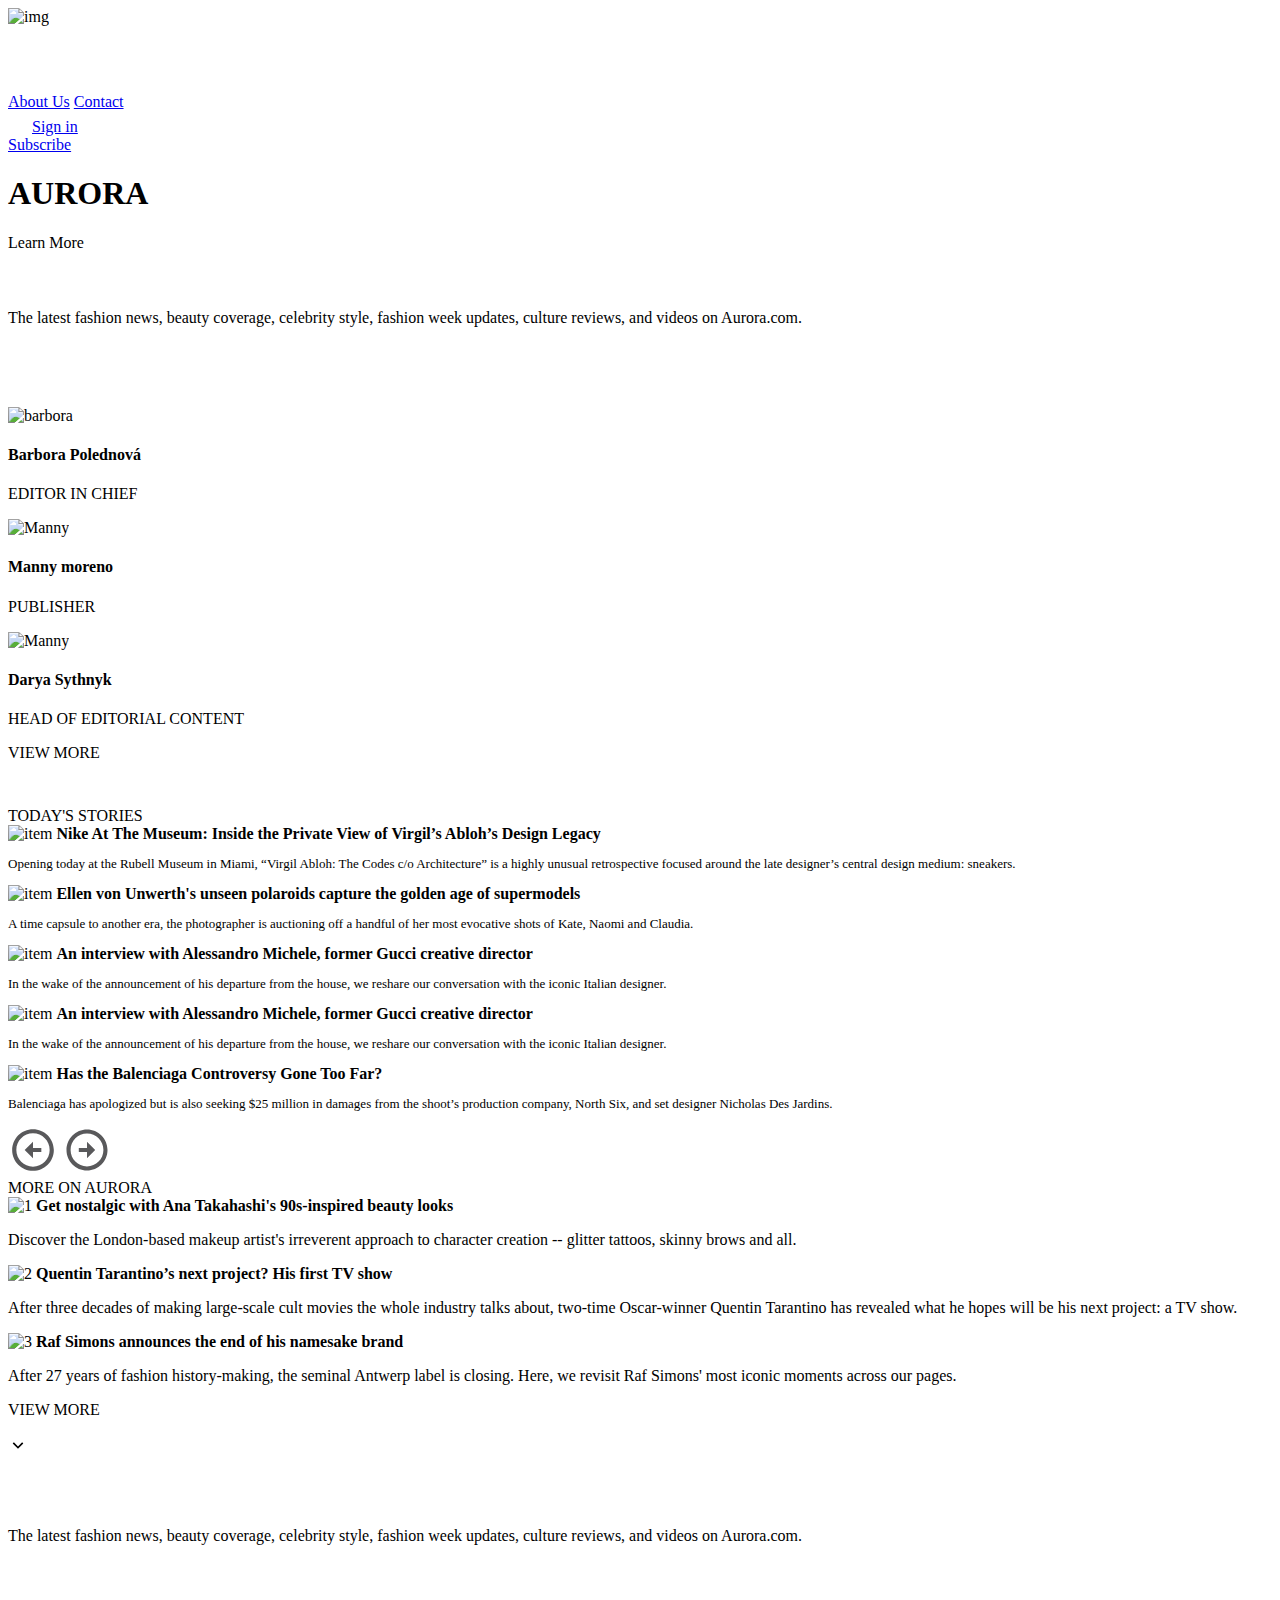
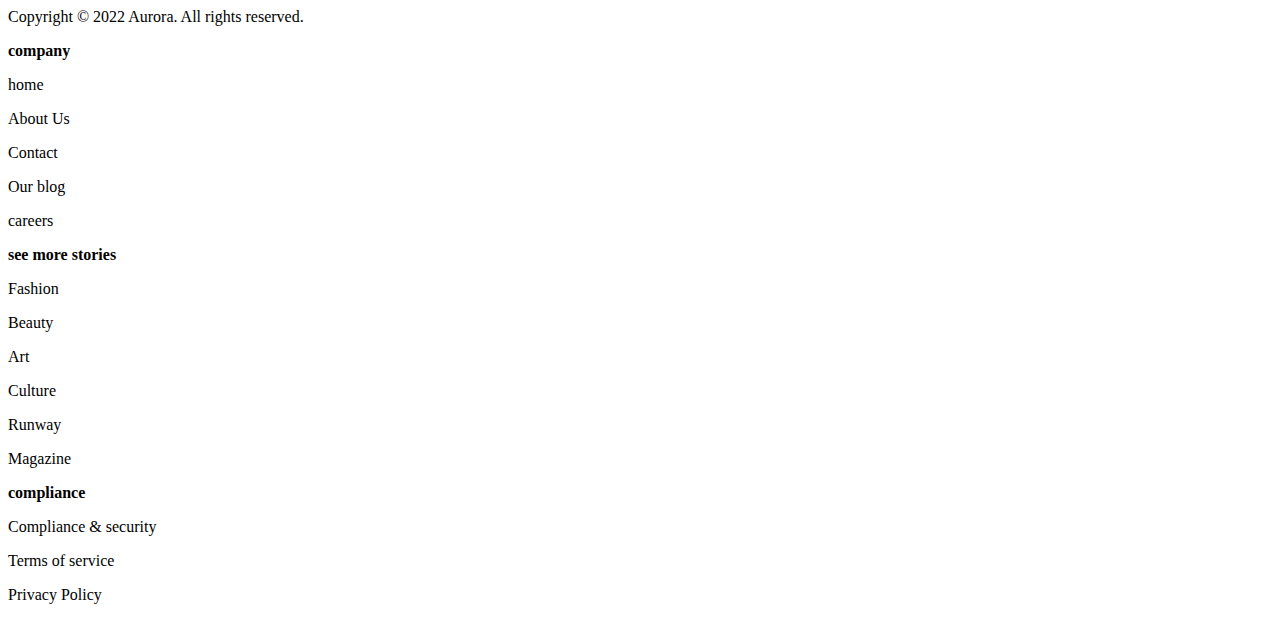
==== index.html @ c3d06837 "creating first index.html file" ====
<!DOCTYPE html>
<html lang="en">
<head>
    <meta charset="UTF-8">
    <meta name="viewport" content="width=device-width, initial-scale=1.0">
    <link rel="stylesheet" href="styles.css">

    <title>Document</title>
</head>
<body>
    <div class="vh-container1">
        <img src="images/1 img.png" alt="img">
        <div class="navbar-main">
            <div class="nav nav1"><h2 style="color: white;">AURORA</h2></div>
            <div class="nav nav2">
                <a href="index2.html">About Us</a>
                <a href="index3.html">Contact</a>
            </div>
            <div class="nav nav3">
                <div class="nav3-1">
                    <svg xmlns="http://www.w3.org/2000/svg" width="20" height="21" viewBox="0 0 20 21" fill="none">
                        <g clip-path="url(#clip0_1_53)">
                          <path d="M15.0258 14.3475L18.595 17.9158L17.4158 19.095L13.8475 15.5258C12.5197 16.5901 10.8683 17.169 9.16663 17.1666C5.02663 17.1666 1.66663 13.8066 1.66663 9.66663C1.66663 5.52663 5.02663 2.16663 9.16663 2.16663C13.3066 2.16663 16.6666 5.52663 16.6666 9.66663C16.669 11.3683 16.0901 13.0197 15.0258 14.3475ZM13.3541 13.7291C14.4117 12.6415 15.0023 11.1837 15 9.66663C15 6.44329 12.3891 3.83329 9.16663 3.83329C5.94329 3.83329 3.33329 6.44329 3.33329 9.66663C3.33329 12.8891 5.94329 15.5 9.16663 15.5C10.6837 15.5023 12.1415 14.9117 13.2291 13.8541L13.3541 13.7291Z" fill="white"/>
                        </g>
                        <defs>
                          <clipPath id="clip0_1_53">
                            <rect width="20" height="20" fill="white" transform="translate(0 0.5)"/>
                          </clipPath>
                        </defs>
                      </svg>
                      <a href="#">Sign in</a>
                </div>
                <a href="#">Subscribe</a>

            </div>
        </div>
        <div class="title-main">
            <h1>AURORA</h1>
        </div>
        <div class="child-div-main">
            <div class="vh-container1-button more-div">
                <p>Learn More</p>
                <svg xmlns="http://www.w3.org/2000/svg" width="20" height="21" viewBox="0 0 20 21" fill="none">
                    <g clip-path="url(#clip0_1_84)">
                      <path d="M13.4767 9.66664L9.00671 5.19664L10.185 4.01831L16.6667 10.5L10.185 16.9816L9.00671 15.8033L13.4767 11.3333H3.33337V9.66664H13.4767Z" fill="white"/>
                    </g>
                    <defs>
                      <clipPath id="clip0_1_84">
                        <rect width="20" height="20" fill="white" transform="translate(0 0.5)"/>
                      </clipPath>
                    </defs>
                  </svg>
            </div>
            <p>The latest fashion news, beauty coverage, celebrity style, fashion week updates, culture reviews, and videos on Aurora.com.</p>
        </div>
    </div>

 <div class="vh-container2">
    <div class="vh-container2-title"><h1 style="color: white;">OUR TEAM</h1></div>
    <div class="team-member-container">
        <div class="member">
            <img class="team-member" src="images/member1.png" alt="barbora">
            <h4>Barbora Polednová</h4>
            <p>EDITOR IN CHIEF</p>
        </div>
        <div class="member">
            <img class="team-member" src="images/member2.png" alt="Manny">
            <h4>Manny moreno</h4>
            <p>PUBLISHER</p>
        </div>
        <div class="member">
            <img class="team-member" src="images/member3.png" alt="Manny">
            <h4>Darya Sythnyk</h4>
            <p>HEAD OF EDITORIAL CONTENT</p>
        </div>
    </div>
    <div class="vh-container2-button more-div">
        <p>VIEW MORE</p>
        <svg xmlns="http://www.w3.org/2000/svg" width="24" height="25" viewBox="0 0 24 25" fill="none">
            <g clip-path="url(#clip0_1_79)">
              <path d="M12 13.672L16.95 8.722L18.364 10.136L12 16.5L5.63599 10.136L7.04999 8.722L12 13.672Z" fill="white"/>
            </g>
            <defs>
              <clipPath id="clip0_1_79">
                <rect width="24" height="24" fill="white" transform="translate(0 0.5)"/>
              </clipPath>
            </defs>
        </svg>
    </div>
 </div>
  <div class="vh-container3">
    <div class="structure">
        <div class="vh-container3-title">TODAY'S STORIES</div>  
        <div class="item-container">
            <div class="item item1">
                <img class="img" src="images/item1.png" alt="item">
                <b>Nike At The Museum: Inside the Private View of Virgil’s Abloh’s Design Legacy</b>
                <p style="font-size: 13px;">Opening today at the Rubell Museum in Miami, “Virgil Abloh: The Codes c/o Architecture” is a highly unusual retrospective focused around the late designer’s central design medium: sneakers. </p>
            </div>
            <div class="item item2">
                <img class="img" src="images/item2.png" alt="item">
                <b>Ellen von Unwerth's unseen polaroids capture the golden age of supermodels</b>
                <p style="font-size: 13px;">A time capsule to another era, the photographer is auctioning off a handful of her most evocative shots of Kate, Naomi and Claudia.</p>
            </div>
            <div class="item item3">
                <img class="img" src="images/item3.png" alt="item">
                <b>An interview with Alessandro Michele, former Gucci creative director</b>
                <p style="font-size: 13px;">In the wake of the announcement of his departure from the house, we reshare our conversation with the iconic Italian designer.</p>
            </div>
            <div class="item item4">

                <img class="img" src="images/item4.png" alt="item">
                <b>An interview with Alessandro Michele, former Gucci creative director</b>
                <p style="font-size: 13px;">In the wake of the announcement of his departure from the house, we reshare our conversation with the iconic Italian designer.</p>
            </div>
            <div class="item tiem5">
                <img class="img" src="images/item5.png" alt="item">
                <b>Has the Balenciaga Controversy Gone Too Far?</b>
                <p style="font-size: 13px;">Balenciaga has apologized but is also seeking $25 million in damages from the shoot’s production company, North Six, and set designer Nicholas Des Jardins. </p>
            </div>
        </div>
        <div class="item-svg">
            <svg xmlns="http://www.w3.org/2000/svg" width="50" height="50" viewBox="0 0 63 63" fill="none">
                <g clip-path="url(#clip0_1_87)">
                  <path d="M31.4985 28.8754V21.0004L20.9985 31.5004L31.4985 42.0004V34.1254H41.9985V28.8754H31.4985ZM31.4985 5.25037C17.0085 5.25037 5.24854 17.0104 5.24854 31.5004C5.24854 45.9904 17.0085 57.7504 31.4985 57.7504C45.9885 57.7504 57.7485 45.9904 57.7485 31.5004C57.7485 17.0104 45.9885 5.25037 31.4985 5.25037ZM31.4985 52.5004C19.896 52.5004 10.4985 43.1029 10.4985 31.5004C10.4985 19.8979 19.896 10.5004 31.4985 10.5004C43.101 10.5004 52.4985 19.8979 52.4985 31.5004C52.4985 43.1029 43.101 52.5004 31.4985 52.5004Z" fill="#59595B"/>
                </g>
                <defs>
                  <clipPath id="clip0_1_87">
                    <rect width="63" height="63" fill="white" transform="matrix(-1 0 0 1 63 0)"/>
                  </clipPath>
                </defs>
              </svg>

              <svg xmlns="http://www.w3.org/2000/svg" width="50" height="50" viewBox="0 0 64 63" fill="none">
                <g clip-path="url(#clip0_1_90)">
                  <path d="M32.0015 28.8754V21.0004L42.5015 31.5004L32.0015 42.0004V34.1254H21.5015V28.8754H32.0015ZM32.0015 5.25037C46.4915 5.25037 58.2515 17.0104 58.2515 31.5004C58.2515 45.9904 46.4915 57.7504 32.0015 57.7504C17.5115 57.7504 5.75146 45.9904 5.75146 31.5004C5.75146 17.0104 17.5115 5.25037 32.0015 5.25037ZM32.0015 52.5004C43.604 52.5004 53.0015 43.1029 53.0015 31.5004C53.0015 19.8979 43.604 10.5004 32.0015 10.5004C20.399 10.5004 11.0015 19.8979 11.0015 31.5004C11.0015 43.1029 20.399 52.5004 32.0015 52.5004Z" fill="#59595B"/>
                </g>
                <defs>
                  <clipPath id="clip0_1_90">
                    <rect width="63" height="63" fill="white" transform="translate(0.5)"/>
                  </clipPath>
                </defs>
              </svg>
        </div>

    </div>
    <div class="structure">
        <div class="vh-container3-title">MORE ON AURORA</div>
        <div class="more-on-container">
            <div class="info-div">
                <img class="more-on-img" src="images/more-on-1.png" alt="1">
                <b>Get nostalgic with Ana Takahashi's 90s-inspired beauty looks</b>
                <p>Discover the London-based makeup artist's irreverent approach to character creation -- glitter tattoos, skinny brows and all.</p>
            </div>
            <div class="info-div">
                <img class="more-on-img" src="images/more-on-2.png" alt="2">
                <b>Quentin Tarantino’s next project? His first TV show</b>
                <p>After three decades of making large-scale cult movies the whole industry talks about, two-time Oscar-winner Quentin Tarantino has revealed what he hopes will be his next project: a TV show. </p>
            </div>
            <div class="info-div">
                <img class="more-on-img" src="images/more-on-3.png" alt="3">
                <b>Raf Simons announces the end of his namesake brand</b>
                <p>After 27 years of fashion history-making, the seminal Antwerp label is closing. Here, we revisit Raf Simons' most iconic moments across our pages.</p>
            </div>
        </div>
        <div class="vh-container3-buton more-div">
            <p style="color: black;">VIEW MORE</p>
            <svg xmlns="http://www.w3.org/2000/svg" width="20" height="21" viewBox="0 0 20 21" fill="none">
                <g clip-path="url(#clip0_1_132)">
                  <path d="M9.99999 11.4767L14.125 7.35168L15.3033 8.53002L9.99999 13.8334L4.69666 8.53002L5.87499 7.35168L9.99999 11.4767Z" fill="#020202"/>
                </g>
                <defs>
                  <clipPath id="clip0_1_132">
                    <rect width="20" height="20" fill="white" transform="translate(0 0.5)"/>
                  </clipPath>
                </defs>
              </svg>
        </div>
    </div>
  </div>
    <footer>
        <div class="footer-1">
            <div class="part-title">
                <h2 style="color: white;">AURORA</h2>
                <P>The latest fashion news, beauty coverage, celebrity style, fashion week updates, culture reviews, and videos on Aurora.com.</P>
            </div>
            <div class="part-svg">
                <div class="svg-div">
                    <svg xmlns="http://www.w3.org/2000/svg" width="27" height="27" viewBox="0 0 27 27" fill="none">
                        <g clip-path="url(#clip0_1_136)">
                          <path d="M24.4046 6.2283C23.5639 6.60017 22.6723 6.84439 21.7595 6.95289C22.7217 6.37744 23.4418 5.4718 23.7857 4.40473C22.8827 4.94211 21.8927 5.31872 20.8609 5.52244C20.1678 4.78088 19.2492 4.28907 18.2477 4.12347C17.2463 3.95788 16.2182 4.12777 15.3233 4.60675C14.4284 5.08573 13.7168 5.84694 13.2992 6.77206C12.8815 7.69718 12.7812 8.73437 13.0138 9.72238C11.1827 9.6306 9.39128 9.15474 7.75597 8.3257C6.12065 7.49666 4.67796 6.33297 3.52157 4.91018C3.11225 5.61324 2.89715 6.41245 2.8983 7.22598C2.8983 8.82271 3.71098 10.2333 4.94651 11.0592C4.21533 11.0362 3.50025 10.8387 2.86086 10.4833V10.5406C2.86108 11.604 3.22906 12.6346 3.90242 13.4577C4.57577 14.2808 5.51306 14.8456 6.55535 15.0565C5.8766 15.2405 5.16489 15.2676 4.4741 15.1358C4.76798 16.0512 5.34075 16.8517 6.11223 17.4253C6.8837 17.999 7.81526 18.3169 8.77645 18.3348C7.82115 19.0851 6.72733 19.6397 5.55754 19.9669C4.38775 20.2942 3.16493 20.3877 1.95898 20.2421C4.06413 21.5959 6.51472 22.3146 9.01761 22.3123C17.4891 22.3123 22.1218 15.2944 22.1218 9.20813C22.1218 9.00991 22.1163 8.80949 22.1075 8.61348C23.0092 7.96176 23.7874 7.15443 24.4057 6.22941L24.4046 6.2283Z" fill="white"/>
                        </g>
                        <defs>
                          <clipPath id="clip0_1_136">
                            <rect width="26.4286" height="26.4286" fill="white"/>
                          </clipPath>
                        </defs>
                    </svg>

                       <svg xmlns="http://www.w3.org/2000/svg" width="28" height="27" viewBox="0 0 28 27" fill="none">
                        <path d="M14.0715 9.91072C13.1953 9.91072 12.355 10.2588 11.7355 10.8783C11.116 11.4979 10.7679 12.3381 10.7679 13.2143C10.7679 14.0905 11.116 14.9307 11.7355 15.5503C12.355 16.1698 13.1953 16.5179 14.0715 16.5179C14.9476 16.5179 15.7879 16.1698 16.4075 15.5503C17.027 14.9307 17.375 14.0905 17.375 13.2143C17.375 12.3381 17.027 11.4979 16.4075 10.8783C15.7879 10.2588 14.9476 9.91072 14.0715 9.91072ZM14.0715 7.70834C15.5317 7.70834 16.9322 8.28843 17.9648 9.321C18.9973 10.3536 19.5774 11.754 19.5774 13.2143C19.5774 14.6746 18.9973 16.075 17.9648 17.1076C16.9322 18.1402 15.5317 18.7202 14.0715 18.7202C12.6112 18.7202 11.2107 18.1402 10.1782 17.1076C9.14561 16.075 8.56552 14.6746 8.56552 13.2143C8.56552 11.754 9.14561 10.3536 10.1782 9.321C11.2107 8.28843 12.6112 7.70834 14.0715 7.70834ZM21.2292 7.43305C21.2292 7.79811 21.0842 8.14823 20.826 8.40637C20.5679 8.66451 20.2178 8.80953 19.8527 8.80953C19.4877 8.80953 19.1375 8.66451 18.8794 8.40637C18.6213 8.14823 18.4762 7.79811 18.4762 7.43305C18.4762 7.06798 18.6213 6.71786 18.8794 6.45972C19.1375 6.20158 19.4877 6.05656 19.8527 6.05656C20.2178 6.05656 20.5679 6.20158 20.826 6.45972C21.0842 6.71786 21.2292 7.06798 21.2292 7.43305ZM14.0715 4.40477C11.3471 4.40477 10.9022 4.41248 9.63478 4.46864C8.77144 4.50939 8.19222 4.62501 7.65484 4.83424C7.17692 5.01924 6.83225 5.24058 6.46555 5.60837C6.12089 5.94137 5.85588 6.34792 5.69031 6.79766C5.48109 7.33724 5.36546 7.91537 5.32582 8.7776C5.26856 9.99331 5.26195 10.4184 5.26195 13.2143C5.26195 15.9386 5.26966 16.3835 5.32582 17.651C5.36656 18.5132 5.48219 19.0936 5.69031 19.6298C5.87752 20.1088 6.09775 20.4535 6.46335 20.8191C6.83445 21.1891 7.17912 21.4105 7.65264 21.5933C8.19662 21.8036 8.77585 21.9203 9.63478 21.9599C10.8505 22.0172 11.2756 22.0238 14.0715 22.0238C16.7958 22.0238 17.2407 22.0161 18.5082 21.9599C19.3693 21.9192 19.9496 21.8036 20.487 21.5955C20.9638 21.4094 21.3107 21.188 21.6763 20.8224C22.0474 20.4513 22.2687 20.1066 22.4515 19.6331C22.6608 19.0902 22.7775 18.5099 22.8171 17.651C22.8744 16.4353 22.881 16.0102 22.881 13.2143C22.881 10.49 22.8733 10.0451 22.8171 8.7776C22.7764 7.91647 22.6608 7.33504 22.4515 6.79766C22.2856 6.34838 22.021 5.94199 21.6774 5.60837C21.3445 5.26353 20.938 4.9985 20.4881 4.83314C19.9485 4.62391 19.3693 4.50829 18.5082 4.46864C17.2925 4.41138 16.8674 4.40477 14.0715 4.40477ZM14.0715 2.20239C17.0634 2.20239 17.4367 2.2134 18.6106 2.26846C19.7833 2.32352 20.5817 2.50742 21.2843 2.78052C22.0111 3.06022 22.6233 3.43903 23.2356 4.05019C23.7955 4.60067 24.2288 5.26655 24.5053 6.0015C24.7772 6.70296 24.9622 7.50242 25.0173 8.67519C25.0691 9.84906 25.0834 10.2224 25.0834 13.2143C25.0834 16.2062 25.0724 16.5795 25.0173 17.7534C24.9622 18.9262 24.7772 19.7245 24.5053 20.4271C24.2296 21.1624 23.7962 21.8285 23.2356 22.3784C22.6849 22.9382 22.0191 23.3714 21.2843 23.6481C20.5828 23.9201 19.7833 24.1051 18.6106 24.1601C17.4367 24.2119 17.0634 24.2262 14.0715 24.2262C11.0795 24.2262 10.7062 24.2152 9.53237 24.1601C8.3596 24.1051 7.56124 23.9201 6.85868 23.6481C6.12344 23.3722 5.45744 22.9388 4.90737 22.3784C4.34731 21.828 3.91402 21.1621 3.6377 20.4271C3.3646 19.7256 3.1807 18.9262 3.12564 17.7534C3.07389 16.5795 3.05957 16.2062 3.05957 13.2143C3.05957 10.2224 3.07058 9.84906 3.12564 8.67519C3.1807 7.50132 3.3646 6.70406 3.6377 6.0015C3.91325 5.2661 4.34665 4.60004 4.90737 4.05019C5.4576 3.48994 6.12355 3.05662 6.85868 2.78052C7.56124 2.50742 8.3585 2.32352 9.53237 2.26846C10.7062 2.21671 11.0795 2.20239 14.0715 2.20239Z" fill="white"/>
                       </svg>

                       <svg xmlns="http://www.w3.org/2000/svg" width="28" height="27" viewBox="0 0 28 27" fill="none">
                        <path d="M13.9285 2.20239C7.84666 2.20239 2.91663 7.13242 2.91663 13.2143C2.91663 18.7103 6.94368 23.266 12.2085 24.093V16.3967H9.41145V13.2143H12.2085V10.7884C12.2085 8.02879 13.8514 6.50474 16.3677 6.50474C17.5724 6.50474 18.8321 6.71948 18.8321 6.71948V9.4284H17.4446C16.0759 9.4284 15.6497 10.2774 15.6497 11.1485V13.2143H18.7033L18.2155 16.3967H15.6497V24.093C20.9134 23.2671 24.9404 18.7092 24.9404 13.2143C24.9404 7.13242 20.0104 2.20239 13.9285 2.20239Z" fill="white"/>
                      </svg>

                      <svg xmlns="http://www.w3.org/2000/svg" width="27" height="27" viewBox="0 0 27 27" fill="none">
                        <path d="M24.2944 7.15556C24.7976 9.11788 24.7976 13.2143 24.7976 13.2143C24.7976 13.2143 24.7976 17.3107 24.2944 19.2731C24.0147 20.3577 23.1965 21.2112 22.1603 21.4997C20.2783 22.0238 13.7857 22.0238 13.7857 22.0238C13.7857 22.0238 7.29639 22.0238 5.41115 21.4997C4.37053 21.2067 3.55345 20.3544 3.27705 19.2731C2.7738 17.3107 2.7738 13.2143 2.7738 13.2143C2.7738 13.2143 2.7738 9.11788 3.27705 7.15556C3.55675 6.07089 4.37493 5.21746 5.41115 4.92895C7.29639 4.40478 13.7857 4.40479 13.7857 4.40479C13.7857 4.40479 20.2783 4.40478 22.1603 4.92895C23.2009 5.22187 24.018 6.07419 24.2944 7.15556ZM11.5833 17.0685L18.1905 13.2143L11.5833 9.36014V17.0685Z" fill="white"/>
                      </svg>


                </div>

                <p>Copyright © 2022 Aurora. All rights reserved.</p>
            </div>
        </div>
        <div class="footer-2">
            <div class="column column-1">
                <b>company</b>
                <p>home</p>
                <p>About Us</p>
                <p>Contact</p>
                <p>Our blog</p>
                <p>careers</p>
            </div>
            <div class="column column-2">
                <b>see more stories</b>
                <p>Fashion</p>
                <p>Beauty</p>
                <p>Art</p>
                <p>Culture</p>
                <p>Runway</p>
                <p>Magazine</p>
            </div>
            <div class="column column-3">
                <b>compliance</b>
                <p>Compliance & security</p>
                <p>Terms of service</p>
                <p>Privacy Policy</p>
            </div>
        </div>
    </footer>
</body>
</html>
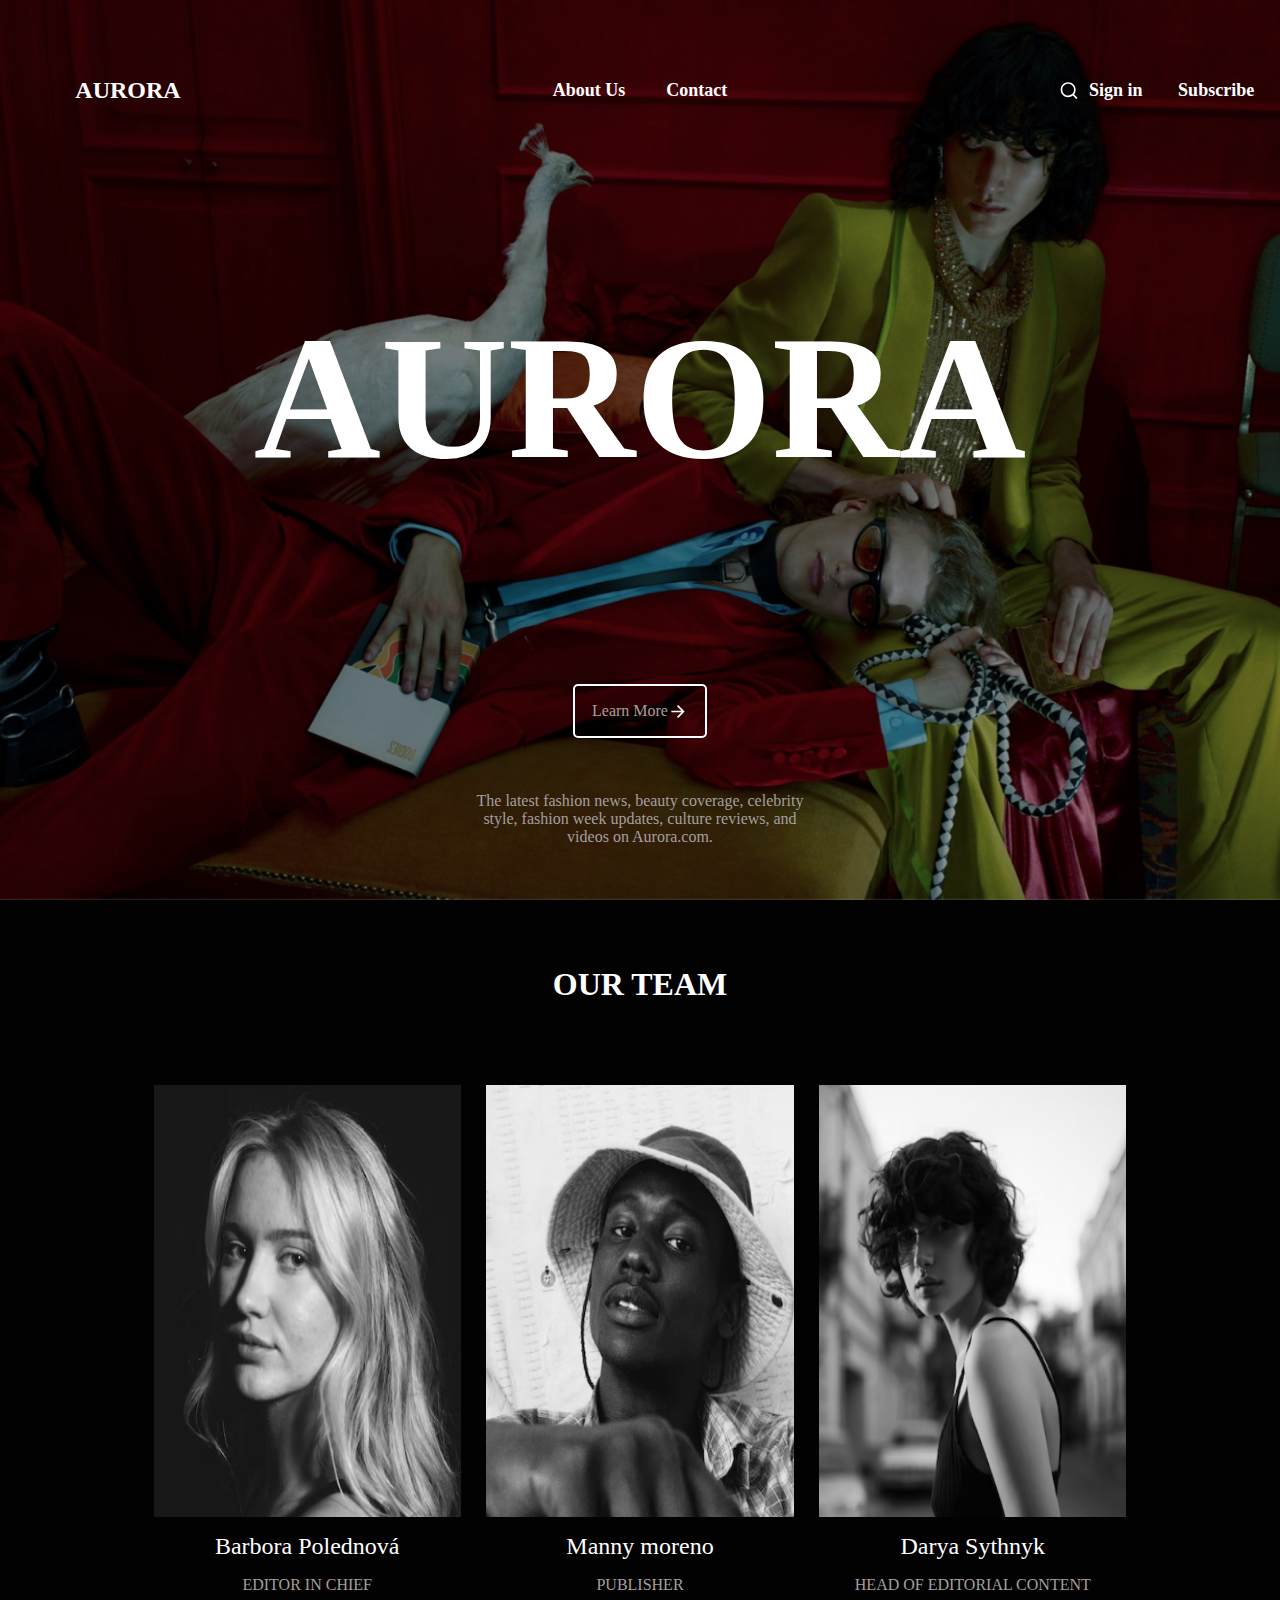
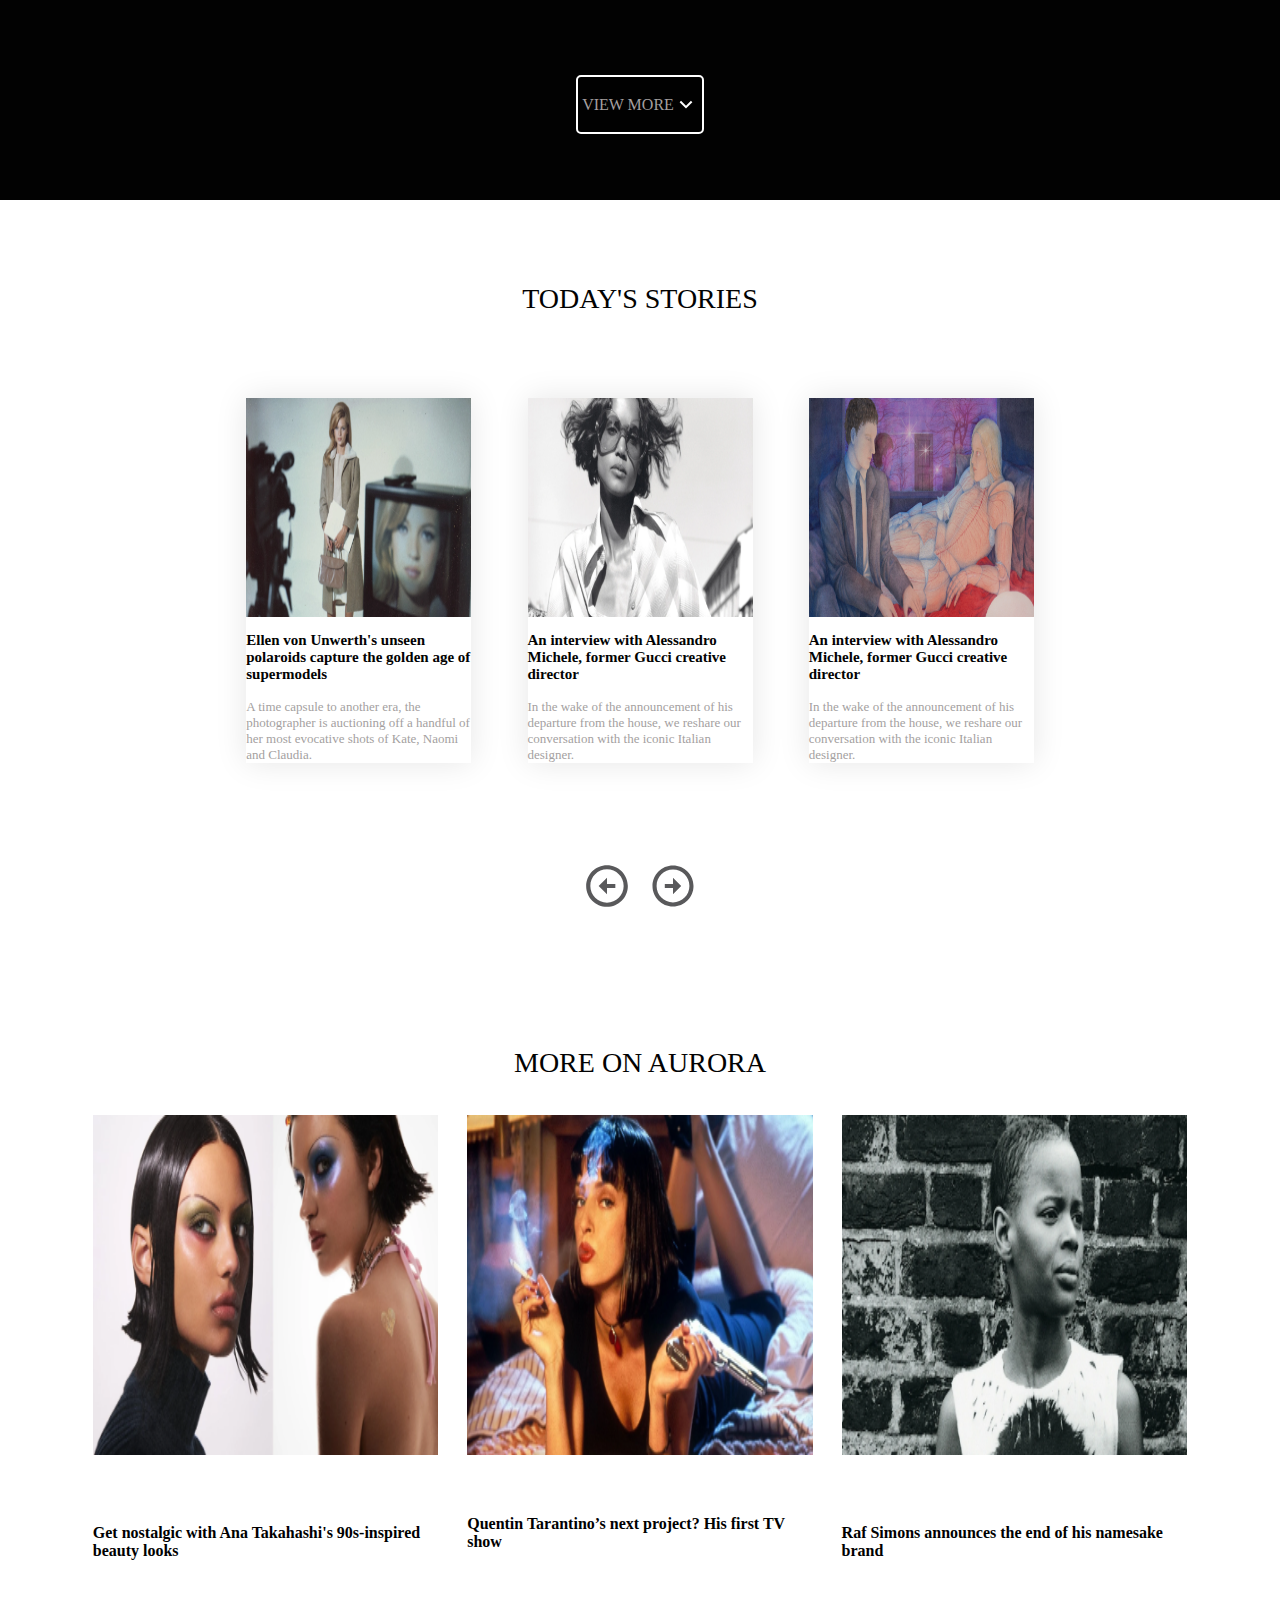
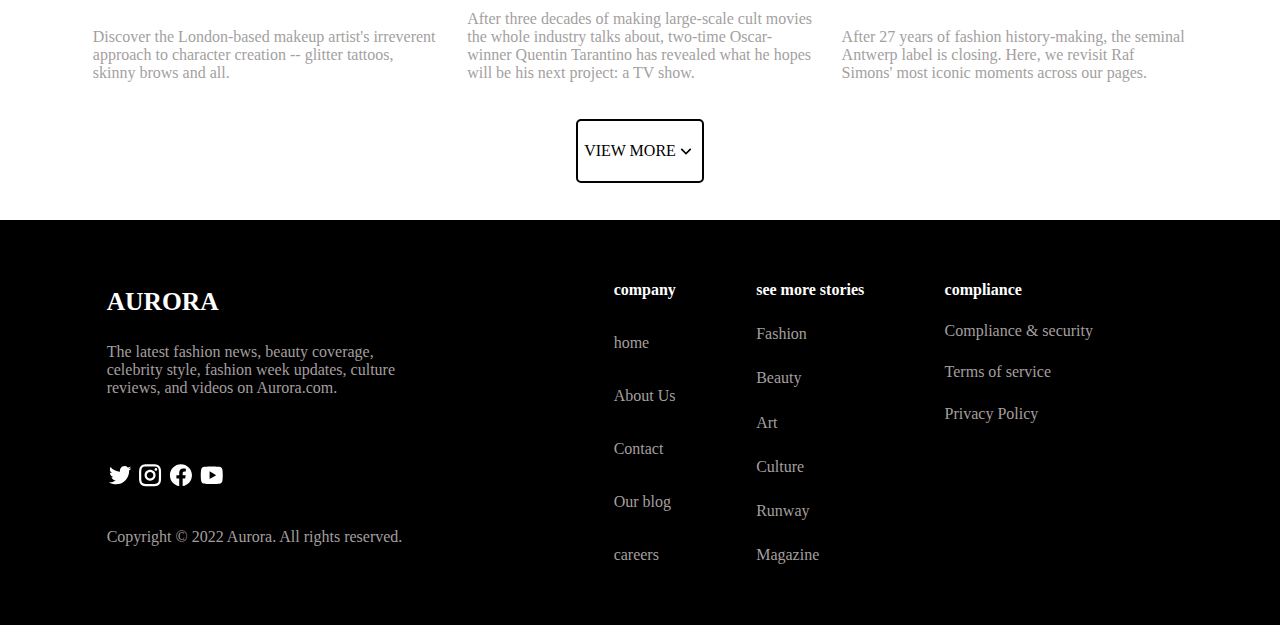
==== commit c6f02324: "final changes" ====
--- a/index.html
+++ b/index.html
@@ -92,11 +92,6 @@
     <div class="structure">
         <div class="vh-container3-title">TODAY'S STORIES</div>  
         <div class="item-container">
-            <div class="item item1">
-                <img class="img" src="images/item1.png" alt="item">
-                <b>Nike At The Museum: Inside the Private View of Virgil’s Abloh’s Design Legacy</b>
-                <p style="font-size: 13px;">Opening today at the Rubell Museum in Miami, “Virgil Abloh: The Codes c/o Architecture” is a highly unusual retrospective focused around the late designer’s central design medium: sneakers. </p>
-            </div>
             <div class="item item2">
                 <img class="img" src="images/item2.png" alt="item">
                 <b>Ellen von Unwerth's unseen polaroids capture the golden age of supermodels</b>
@@ -113,11 +108,7 @@
                 <b>An interview with Alessandro Michele, former Gucci creative director</b>
                 <p style="font-size: 13px;">In the wake of the announcement of his departure from the house, we reshare our conversation with the iconic Italian designer.</p>
             </div>
-            <div class="item tiem5">
-                <img class="img" src="images/item5.png" alt="item">
-                <b>Has the Balenciaga Controversy Gone Too Far?</b>
-                <p style="font-size: 13px;">Balenciaga has apologized but is also seeking $25 million in damages from the shoot’s production company, North Six, and set designer Nicholas Des Jardins. </p>
-            </div>
+            
         </div>
         <div class="item-svg">
             <svg xmlns="http://www.w3.org/2000/svg" width="50" height="50" viewBox="0 0 63 63" fill="none">
--- a/styles.css
+++ b/styles.css
@@ -0,0 +1,362 @@
+* {
+    margin: 0;
+    padding: 0;
+    box-sizing: border-box;
+}
+
+:root {
+    --white: #FFF;
+    --grey-1: #D2CDCD;
+    --black: #020202;
+}
+
+body {
+    display: flex;
+    flex-direction: column;
+    justify-content: center;
+
+}
+
+.vh-container1 {
+    height: 100vh;
+    width: 100%;
+    position: relative;
+    display: flex;
+    flex-direction: column;
+    justify-content: center;
+    align-items: center;
+    
+}
+
+img {
+    height: 100vh;
+    width: 100%;
+}
+
+.navbar-main {
+    position: absolute;
+    top: 0;
+    height: 20vh;
+    width: 100%;
+    display: flex;
+    flex-direction: row;
+    justify-content: space-between;
+    align-items: center;
+}
+
+.nav, .nav3-1 {
+    width: 20%;
+    display: flex;
+    flex-direction: row;
+    justify-content: space-evenly;
+    align-items: center;
+    text-align: center;
+}
+
+.nav3-1 {
+    width: 40%;
+}
+
+a {
+    text-decoration: none;
+    color: var(--white, #FFF);
+    font-family: Roboto;
+    font-size: 18px;
+    font-style: normal;
+    font-weight: 600;
+    line-height: normal;
+}
+
+.title-main {
+    position: absolute;
+    top: 33%;
+    color: var(--white, #FFF);
+    font-family: Vogue;
+    font-size: 100px;
+    font-style: normal;
+    font-weight: 10;
+    line-height: normal;
+}
+
+.child-div-main {
+    width: 26%;
+    height: 30vh;
+    position: absolute;
+    bottom: 0%;
+    display: flex;
+    flex-direction: column;
+    justify-content: space-evenly;
+    align-items: center;
+    text-align: center;
+    color: var(--grey-1, #D2CDCD);
+    text-align: center;
+    
+    /* Body/B1 */
+    font-family: Roboto;
+    font-size: 17px;
+    font-style: normal;
+    font-weight: 400;
+    line-height: normal;
+}
+
+.more-div {
+    height: 20%;
+    width: 40%;
+    display: flex;
+    flex-direction: row;
+    align-items: center;
+    justify-content: center;
+    border-radius: 5px;
+    border: 2px solid var(--white, #FFF);
+    background: rgba(2, 2, 2, 0.10);
+}
+
+.title-main {
+    color: var(--white, #FFF);
+    font-family: Vogue;
+    font-size: 88px;
+    font-style: normal;
+    font-weight: 400;
+    line-height: normal;
+}
+
+.vh-container2 {
+    height: 100vh;
+    width: 100%;
+    display: flex;
+    flex-direction: column;
+    justify-content: space-evenly;
+    align-items: center;
+    background: var(--black, #020202);
+}
+
+
+.team-member-container {
+    height: 60%;
+    width: 80%;
+    display: flex;
+    flex-direction: row;
+    justify-content: space-evenly;
+    align-items: center;
+    
+}
+
+.member {
+    width: 30%;
+    height: 100%;
+    display: flex;
+    flex-direction: column;
+    align-items: center;
+    justify-content: space-evenly;
+    text-align: center;
+    
+}
+
+h4 {
+    color: var(--white, #FFF);
+
+    /* Heading/H4 */
+    font-family: Roboto;
+    font-size: 24px;
+    font-style: normal;
+    font-weight: 500;
+    line-height: normal;
+}
+
+p {
+    color: var(--grey-3, #A49F9F);
+
+    /* Body/B1 */
+    font-family: Roboto;
+    font-size: 16px;
+    font-style: normal;
+    font-weight: 400;
+    line-height: normal;
+}
+
+.team-member {
+    width: 100%;
+    height: 80%;
+}
+
+.vh-container2-button {
+    height: 6.5%;
+    width: 10%;
+    color: var(--white, #FFF);
+    font-family: Roboto;
+    font-size: 18px;
+    font-style: normal;
+    font-weight: 500;
+    line-height: normal;
+    text-transform: uppercase;
+}
+
+.vh-container3 {
+    height: 180vh;
+    width: 100%;
+    display: flex;
+    flex-direction: column;
+    justify-content: center;
+    align-items: center;
+    background-color: white;
+    
+}
+
+.structure {
+    height: 50%;
+    width: 100%;
+    display: flex;
+    flex-direction: column;
+    justify-content: space-evenly;
+    align-items: center;
+    
+}
+
+
+.vh-container3-title {
+    color: var(--black, #020202);
+    font-family: Vogue;
+    font-size: 28px;
+    font-style: normal;
+    font-weight: 400;
+    line-height: normal;
+}
+
+.item-container {
+    width: 100vh;
+    height: 45%;
+    display: flex;
+    flex-direction: row;
+    justify-content: space-evenly;
+    align-items: center;
+
+}
+
+.item {
+    width: 25%;
+    height: 100%;
+    display: flex;
+    flex-direction: column;
+    justify-content: space-between;
+    align-items: flex-start;
+    background: var(--White, #FFF);
+    box-shadow: 0px 0px 30px 0px rgba(0, 0, 0, 0.10);
+    color: var(--Black, #020202);
+    font-family: Roboto;
+    font-size: 15px;
+    font-style: normal;
+    font-weight: 400;
+    line-height: normal;
+    
+}
+
+.img {
+    height: 60%;
+    width: 100%;
+}
+
+.item-svg {
+    width: 9%;
+    height: 10%;
+    display: flex;
+    flex-direction: row;
+    justify-content: space-between;
+    align-items: center;
+}
+
+.more-on-container {
+    width: 90%;
+    height: 70%;
+    display: flex;
+    flex-direction: row;
+    justify-content: space-evenly;
+    text-align: start;
+    
+}
+
+.info-div {
+    display: flex;
+    flex-direction: column;
+    justify-content: space-between;
+    align-items: center;
+    text-align: start;
+    height: 100%;
+    width: 30%;
+    
+}
+
+.more-on-img {
+    width: 100%;
+    height: 60%;
+}
+
+.vh-container3-buton {
+    height: 8%;
+    width: 10%;
+    background-color: white;
+    border-radius: 5px;
+    border: 2px solid #020202;
+
+    /* Button/B1 */
+    font-family: Roboto;
+    font-size: 18px;
+    font-style: normal;
+    font-weight: 600;
+    line-height: normal;
+}
+
+footer {
+    height: 45vh;
+    width: 100%;
+    display: flex;
+    flex-direction: row;
+    justify-content: space-evenly;
+    align-items: center;
+    background-color: black;
+}
+
+.footer-1 {
+    height: 80%;
+    width: 25%;
+    display: flex;
+    flex-direction: column;
+    justify-content: space-evenly;
+    align-items: start;
+    color: white;
+    font-size: 17px;
+    
+}
+
+
+
+.part-title, .part-svg {
+    height: 50%;
+    display: flex;
+    flex-direction: column;
+    justify-content: space-evenly;
+}
+
+.svg-div {
+    display: flex;
+    flex-direction: row;
+    justify-content: space-between;
+    width: 40%;
+}
+
+.footer-2 {
+    display: flex;
+    flex-direction: row;
+    justify-content: space-evenly;
+    width: 50%;
+    height: 70%;
+}
+.column {
+    display: flex;
+    flex-direction: column;
+    justify-content: space-between;
+    color: white;
+}
+
+.column-3 {
+    height: 50%;
+}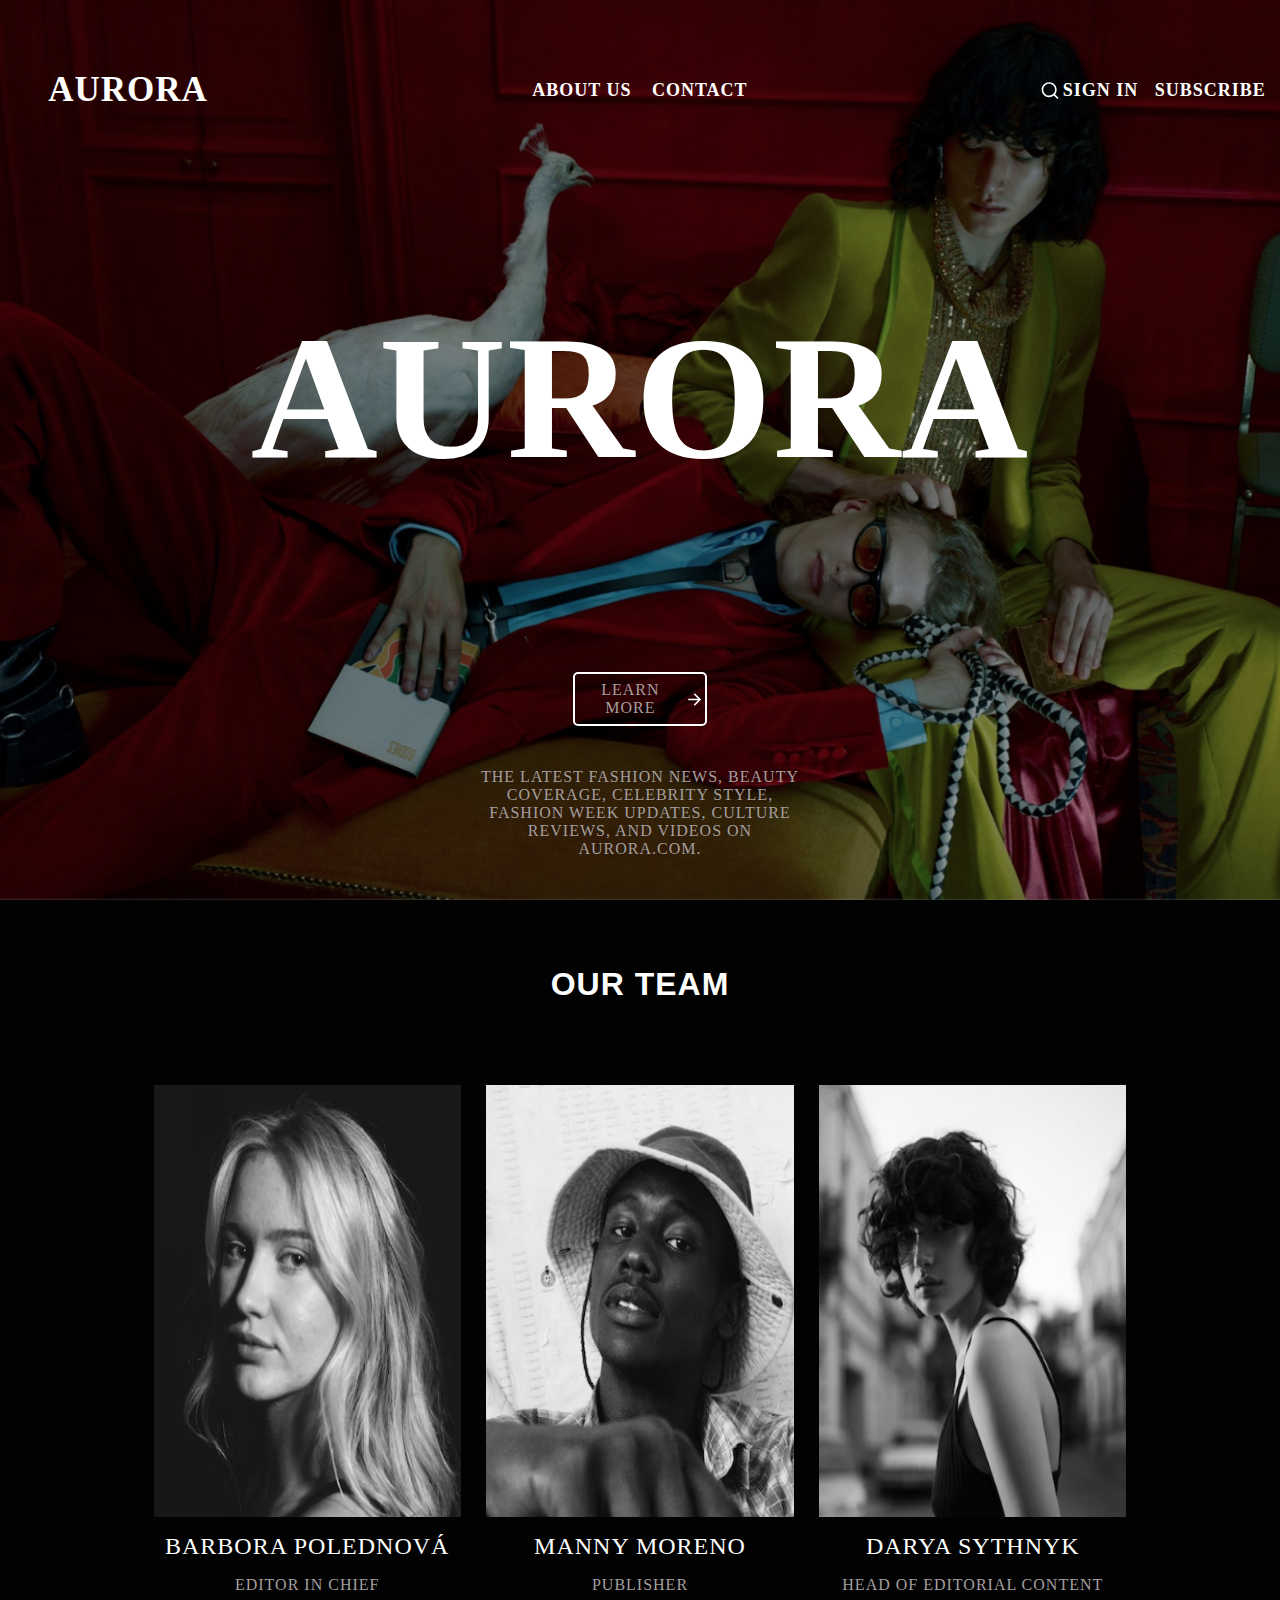
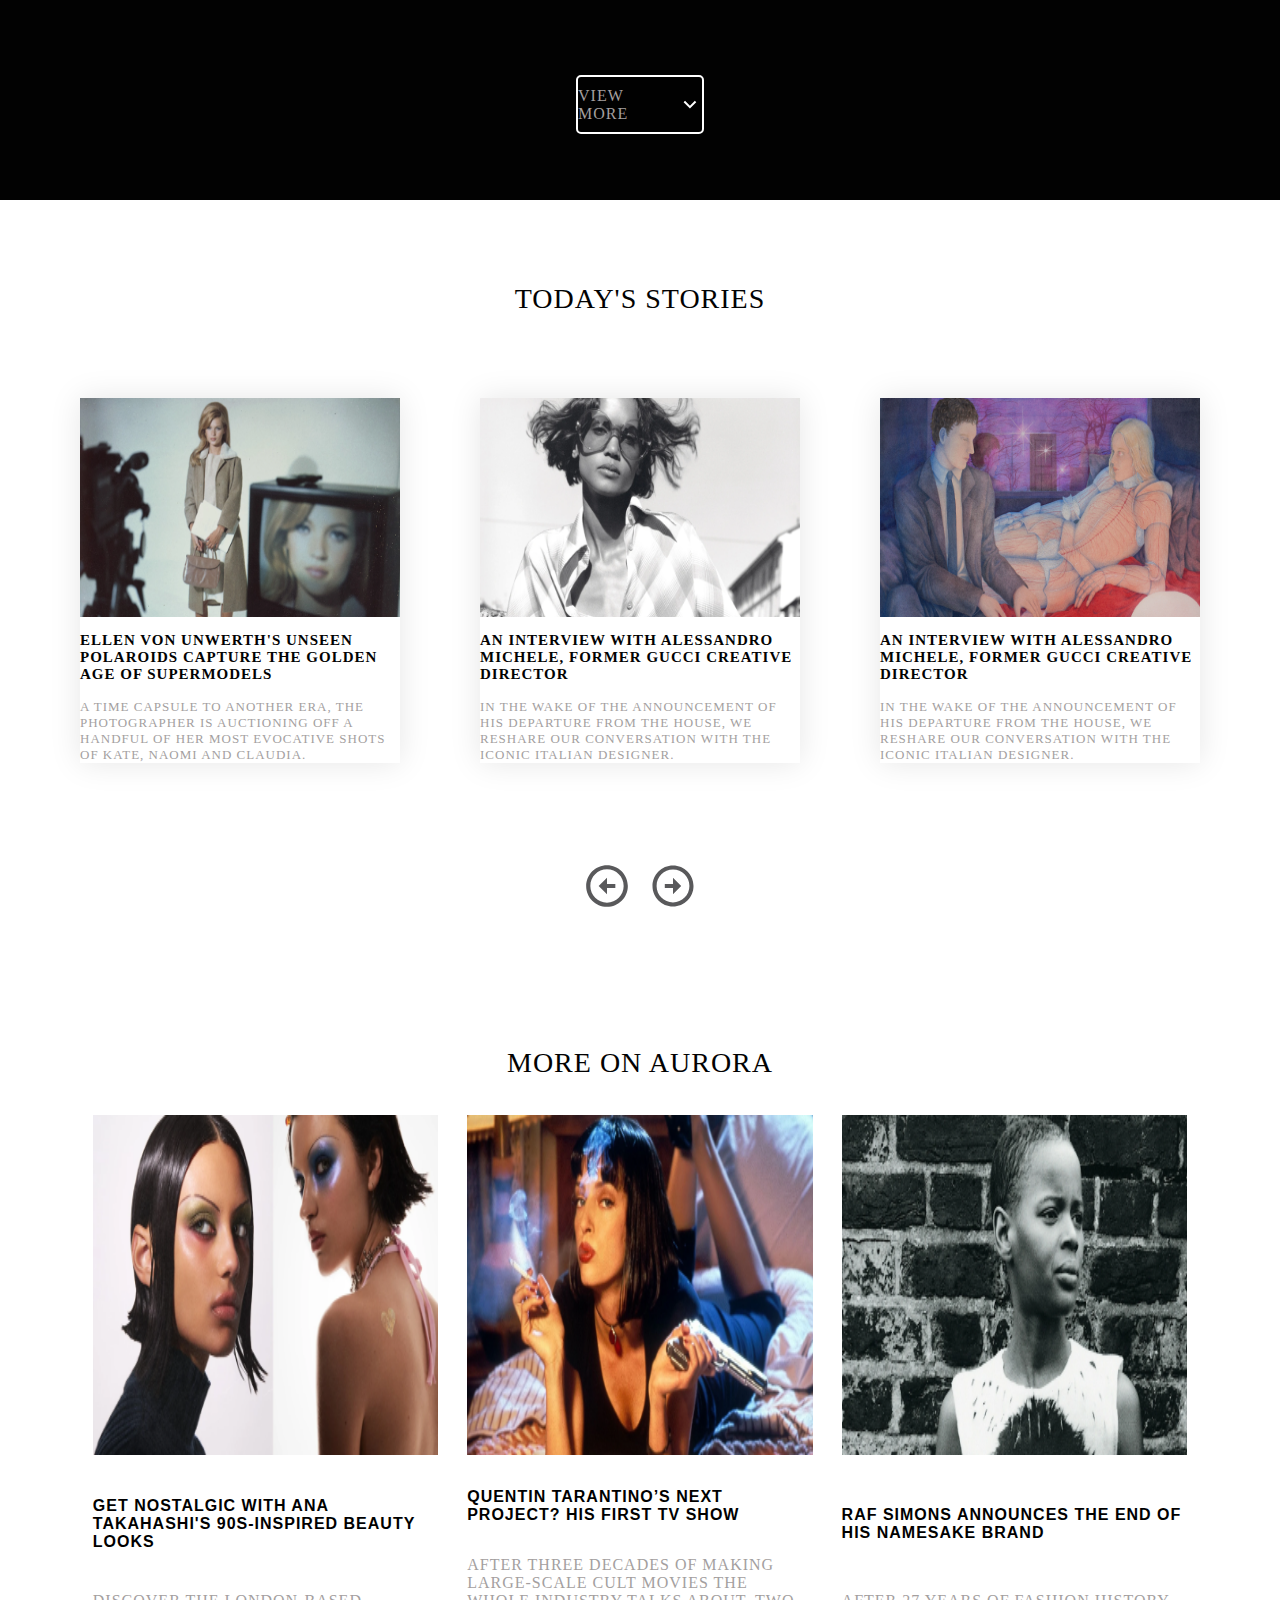
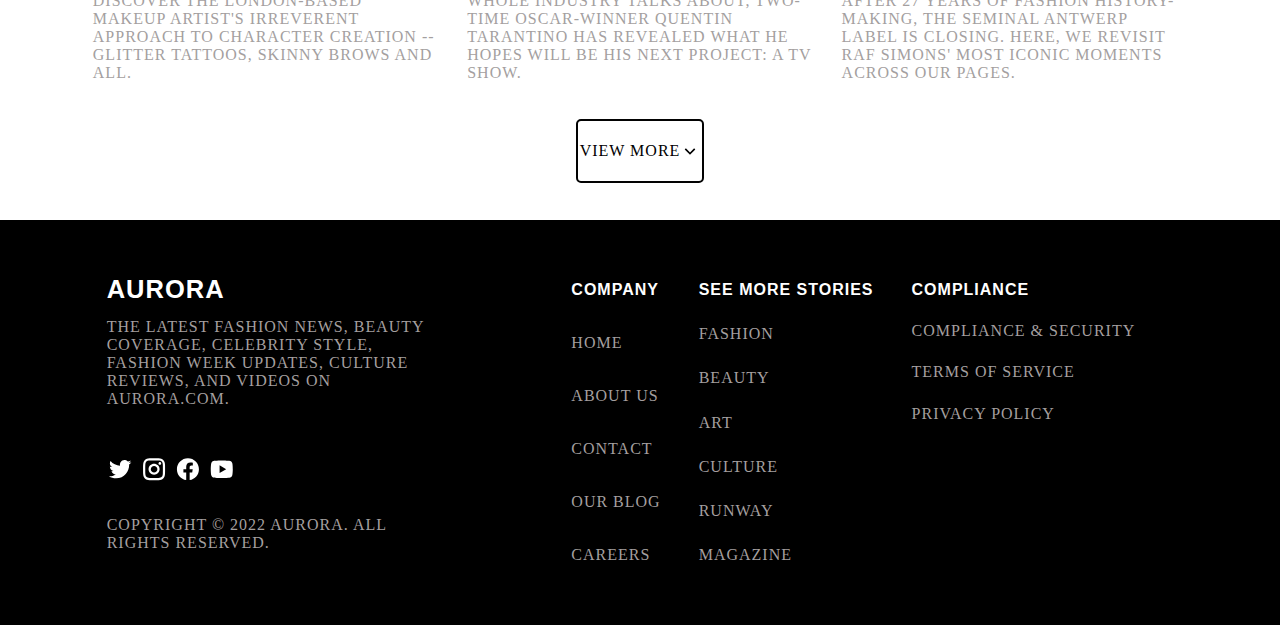
==== commit 4c4da83f: "final change of project" ====
--- a/index.html
+++ b/index.html
@@ -9,25 +9,25 @@
 </head>
 <body>
     <div class="vh-container1">
-        <img src="images/1 img.png" alt="img">
+        <img class="img-main" src="images/1 img.png" alt="img">
         <div class="navbar-main">
-            <div class="nav nav1"><h2 style="color: white;">AURORA</h2></div>
+          <div class="nav nav1"><h2 style="color: white;"><a style="font-size: 35px;" href="index.html">AURORA</a></h2></div>
             <div class="nav nav2">
                 <a href="index2.html">About Us</a>
                 <a href="index3.html">Contact</a>
             </div>
             <div class="nav nav3">
                 <div class="nav3-1">
-                    <svg xmlns="http://www.w3.org/2000/svg" width="20" height="21" viewBox="0 0 20 21" fill="none">
-                        <g clip-path="url(#clip0_1_53)">
-                          <path d="M15.0258 14.3475L18.595 17.9158L17.4158 19.095L13.8475 15.5258C12.5197 16.5901 10.8683 17.169 9.16663 17.1666C5.02663 17.1666 1.66663 13.8066 1.66663 9.66663C1.66663 5.52663 5.02663 2.16663 9.16663 2.16663C13.3066 2.16663 16.6666 5.52663 16.6666 9.66663C16.669 11.3683 16.0901 13.0197 15.0258 14.3475ZM13.3541 13.7291C14.4117 12.6415 15.0023 11.1837 15 9.66663C15 6.44329 12.3891 3.83329 9.16663 3.83329C5.94329 3.83329 3.33329 6.44329 3.33329 9.66663C3.33329 12.8891 5.94329 15.5 9.16663 15.5C10.6837 15.5023 12.1415 14.9117 13.2291 13.8541L13.3541 13.7291Z" fill="white"/>
-                        </g>
-                        <defs>
-                          <clipPath id="clip0_1_53">
-                            <rect width="20" height="20" fill="white" transform="translate(0 0.5)"/>
-                          </clipPath>
-                        </defs>
-                      </svg>
+                  <svg  xmlns="http://www.w3.org/2000/svg" width="20" height="21" viewBox="0 0 20 21" fill="none">
+                    <g clip-path="url(#clip0_1_53)">
+                              <path d="M15.0258 14.3475L18.595 17.9158L17.4158 19.095L13.8475 15.5258C12.5197 16.5901 10.8683 17.169 9.16663 17.1666C5.02663 17.1666 1.66663 13.8066 1.66663 9.66663C1.66663 5.52663 5.02663 2.16663 9.16663 2.16663C13.3066 2.16663 16.6666 5.52663 16.6666 9.66663C16.669 11.3683 16.0901 13.0197 15.0258 14.3475ZM13.3541 13.7291C14.4117 12.6415 15.0023 11.1837 15 9.66663C15 6.44329 12.3891 3.83329 9.16663 3.83329C5.94329 3.83329 3.33329 6.44329 3.33329 9.66663C3.33329 12.8891 5.94329 15.5 9.16663 15.5C10.6837 15.5023 12.1415 14.9117 13.2291 13.8541L13.3541 13.7291Z" fill="white"/>
+                    </g>
+                    <defs>
+                              <clipPath id="clip0_1_53">
+                                <rect width="20" height="20" fill="white" transform="translate(0 0.5)"/>
+                              </clipPath>
+                    </defs>
+    </svg>
                       <a href="#">Sign in</a>
                 </div>
                 <a href="#">Subscribe</a>
@@ -41,15 +41,15 @@
             <div class="vh-container1-button more-div">
                 <p>Learn More</p>
                 <svg xmlns="http://www.w3.org/2000/svg" width="20" height="21" viewBox="0 0 20 21" fill="none">
-                    <g clip-path="url(#clip0_1_84)">
-                      <path d="M13.4767 9.66664L9.00671 5.19664L10.185 4.01831L16.6667 10.5L10.185 16.9816L9.00671 15.8033L13.4767 11.3333H3.33337V9.66664H13.4767Z" fill="white"/>
-                    </g>
-                    <defs>
-                      <clipPath id="clip0_1_84">
-                        <rect width="20" height="20" fill="white" transform="translate(0 0.5)"/>
-                      </clipPath>
-                    </defs>
-                  </svg>
+                  <g clip-path="url(#clip0_1_84)">
+                    <path d="M13.4767 9.66664L9.00671 5.19664L10.185 4.01831L16.6667 10.5L10.185 16.9816L9.00671 15.8033L13.4767 11.3333H3.33337V9.66664H13.4767Z" fill="white"/>
+                  </g>
+                  <defs>
+                    <clipPath id="clip0_1_84">
+                      <rect width="20" height="20" fill="white" transform="translate(0 0.5)"/>
+                    </clipPath>
+                  </defs>
+                </svg>
             </div>
             <p>The latest fashion news, beauty coverage, celebrity style, fashion week updates, culture reviews, and videos on Aurora.com.</p>
         </div>
--- a/styles.css
+++ b/styles.css
@@ -4,6 +4,16 @@
     box-sizing: border-box;
 }
 
+
+@font-face {
+    font-family: 'Vogue-Like-Font';
+    src: url('path-to-your-font.woff2') format('woff2'),
+         url('path-to-your-font.woff') format('woff');
+    font-weight: normal;
+    font-style: normal;
+  }
+
+
 :root {
     --white: #FFF;
     --grey-1: #D2CDCD;
@@ -14,8 +24,11 @@
     display: flex;
     flex-direction: column;
     justify-content: center;
-
-}
+    font-family: 'Vogue-Like-Font', sans-serif; 
+    letter-spacing: 1px; 
+    text-transform: uppercase; 
+}
+
 
 .vh-container1 {
     height: 100vh;
@@ -25,10 +38,11 @@
     flex-direction: column;
     justify-content: center;
     align-items: center;
-    
-}
-
-img {
+    font-family: 'Vogue-Like-Font', sans-serif; 
+    
+}
+
+.img-main {
     height: 100vh;
     width: 100%;
 }
@@ -43,6 +57,8 @@
     justify-content: space-between;
     align-items: center;
 }
+
+
 
 .nav, .nav3-1 {
     width: 20%;
@@ -223,7 +239,7 @@
 }
 
 .item-container {
-    width: 100vh;
+    width: 100%;
     height: 45%;
     display: flex;
     flex-direction: row;
